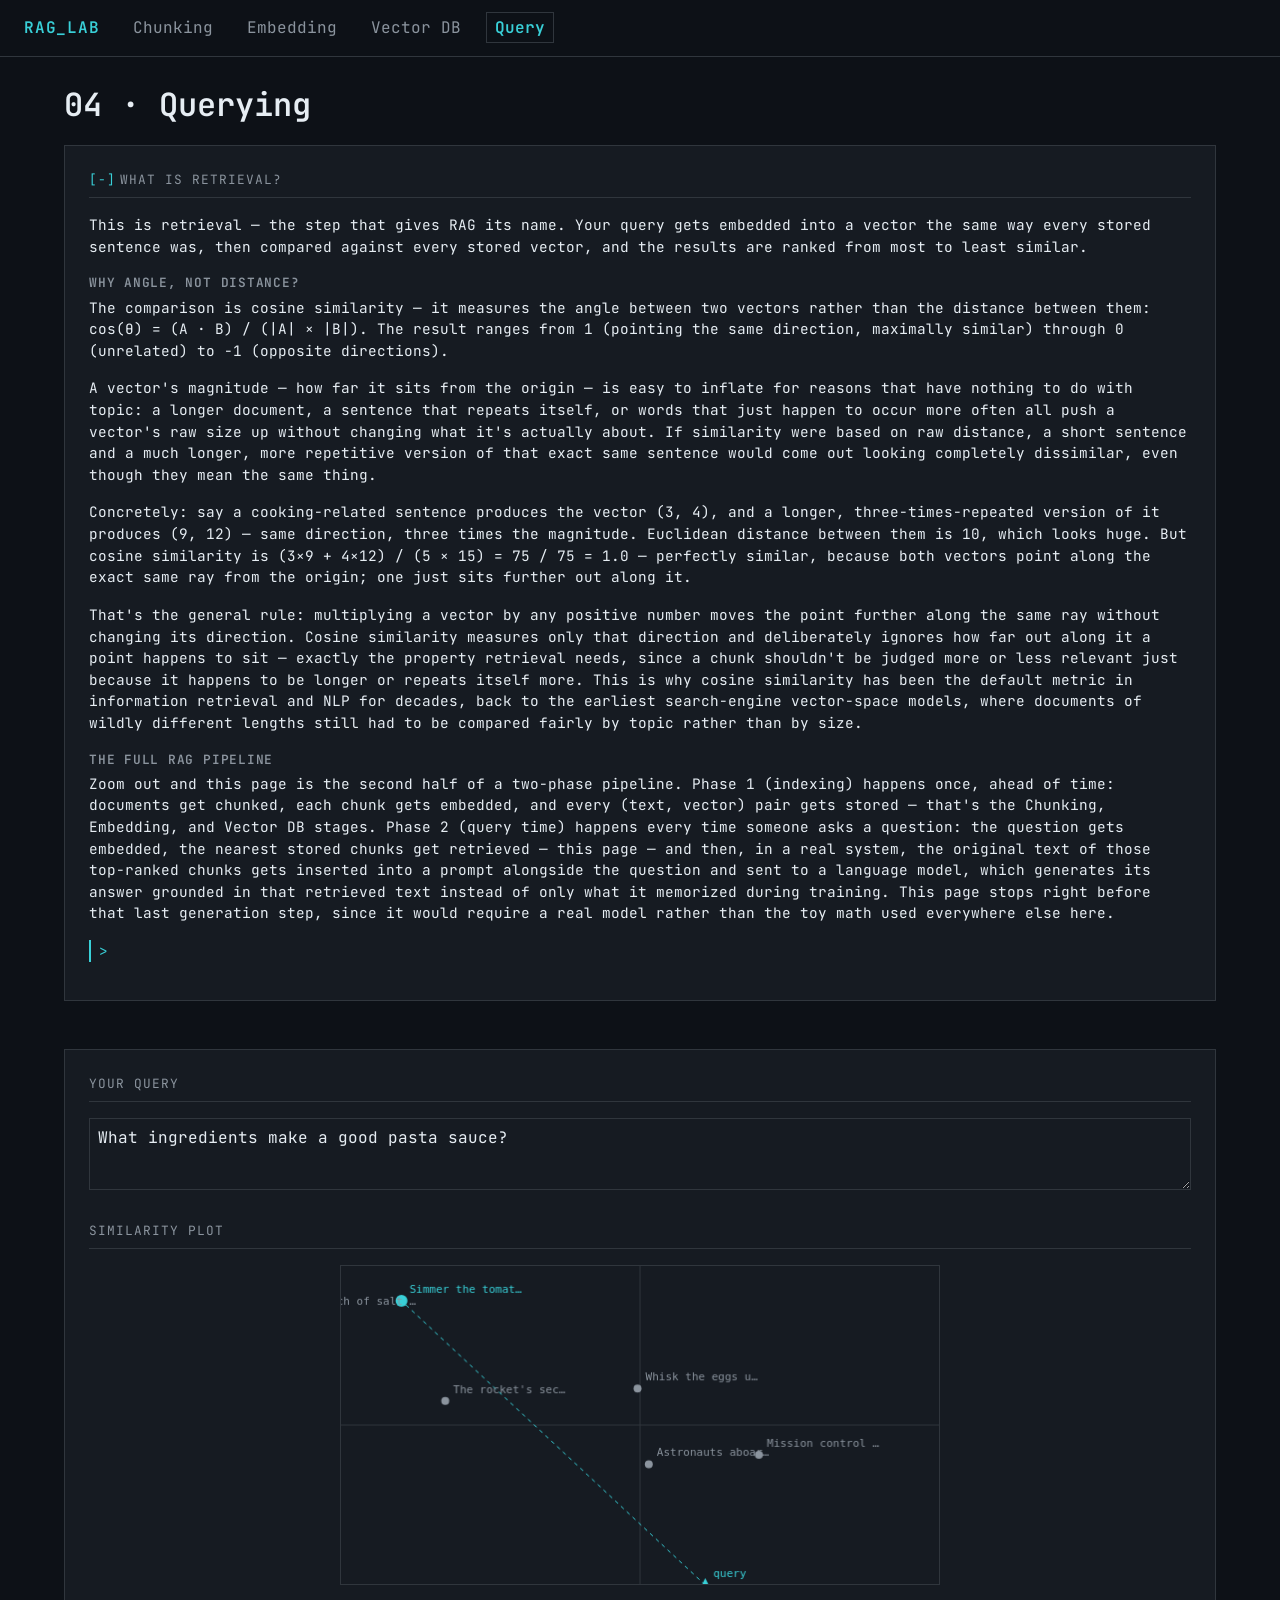
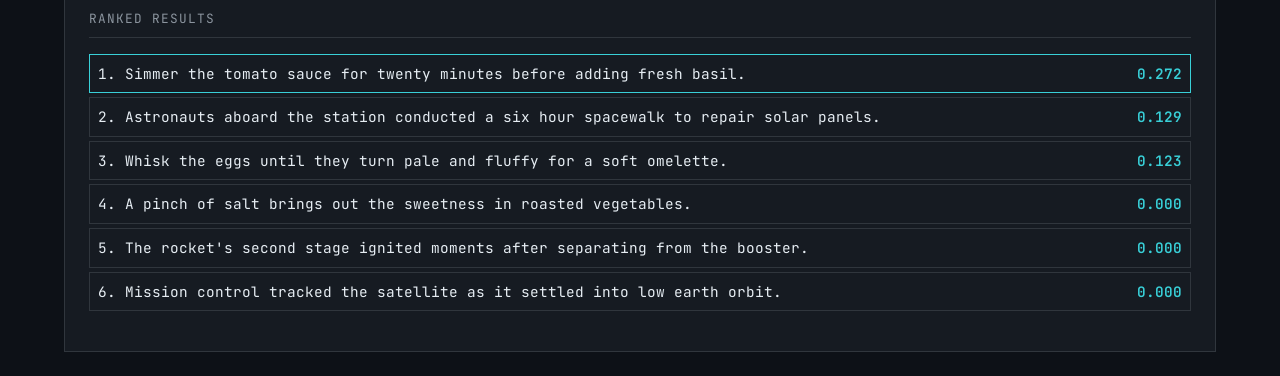
==== query.html @ 8239b518 "Add RAG Learning Page: interactive static site for the four RAG stages Static, dependency-free site " ====
<!DOCTYPE html>
<html lang="en">
<head>
<meta charset="UTF-8" />
<meta name="viewport" content="width=device-width, initial-scale=1.0" />
<title>Query — RAG_LAB</title>
<link rel="preconnect" href="https://fonts.googleapis.com" />
<link rel="preconnect" href="https://fonts.gstatic.com" crossorigin />
<link href="https://fonts.googleapis.com/css2?family=JetBrains+Mono:wght@400;600&display=swap" rel="stylesheet" />
<link rel="stylesheet" href="styles.css" />
</head>
<body>

<nav class="site-nav">
  <a class="brand" href="index.html">RAG_LAB</a>
  <ul class="nav-links">
    <li><a href="chunking.html">Chunking</a></li>
    <li><a href="embedding.html">Embedding</a></li>
    <li><a href="vectordb.html">Vector DB</a></li>
    <li><a href="query.html" class="active">Query</a></li>
  </ul>
</nav>

<main class="page-main">
  <h1>04 · Querying</h1>

  <div class="stage-layout">
    <div class="panel explanation-panel">
      <button class="panel-title collapsible" id="explanation-toggle" aria-expanded="true">
        <span class="toggle-indicator" id="toggle-indicator">[-]</span>What Is Retrieval?
      </button>
      <div class="explanation-body" id="explanation-body">
        <div class="explanation-general" id="explanation-general"></div>
        <p class="explanation-reactive" id="explanation-reactive"></p>
      </div>
    </div>

    <div class="panel">
      <div class="panel-title">Your Query</div>
      <textarea id="query-input" rows="2"></textarea>

      <div class="panel-title" style="margin-top: 24px;">Similarity Plot</div>
      <canvas class="plot" id="plot" width="600" height="320"></canvas>

      <div class="panel-title" style="margin-top: 24px;">Ranked Results</div>
      <ul class="entry-list" id="results-list"></ul>
    </div>
  </div>
</main>

<script src="ragmath.js"></script>
<script src="query.js"></script>
</body>
</html>
---- styles.css ----
/* ===========================================================
   RAG Learning Page — "Terminal Lab" design system
   All colors, spacing, and type live here as tokens.
   No component file should ever use an inline hex value.
   =========================================================== */

:root {
  /* Color */
  --bg: #0d1117;
  --surface: #161b22;
  --border: #30363d;
  --text-primary: #e6edf3;
  --text-secondary: #8b949e;
  --accent: #39d0d8;
  --accent-dim: #1f6e72;
  --success: #3fb950;
  --error: #f85149;

  /* Typography */
  --font-mono: "JetBrains Mono", ui-monospace, "SFMono-Regular", Menlo, Consolas, monospace;
  --fs-xs: 0.8rem;
  --fs-sm: 0.9rem;
  --fs-base: 1rem;
  --fs-lg: 1.25rem;
  --fs-xl: 1.75rem;
  --fs-2xl: 2.25rem;
  --fw-regular: 400;
  --fw-bold: 600;

  /* Spacing (4px base unit) */
  --space-1: 4px;
  --space-2: 8px;
  --space-3: 16px;
  --space-4: 24px;
  --space-5: 32px;
  --space-6: 48px;

  /* Shape */
  --radius: 0px;
  --border-width: 1px;

  /* Motion */
  --flash-duration: 400ms;
  --transition-fast: 120ms ease-out;
}

/* ---------- Reset & base ---------- */

* {
  box-sizing: border-box;
}

html, body {
  margin: 0;
  padding: 0;
}

body {
  background: var(--bg);
  color: var(--text-primary);
  font-family: var(--font-mono);
  font-size: var(--fs-base);
  font-weight: var(--fw-regular);
  line-height: 1.5;
}

h1, h2, h3 {
  font-weight: var(--fw-bold);
  margin: 0 0 var(--space-3) 0;
}

a {
  color: var(--text-primary);
  text-decoration: none;
}

button, select, input, textarea {
  font-family: var(--font-mono);
  font-size: var(--fs-base);
  color: var(--text-primary);
  background: var(--surface);
  border: var(--border-width) solid var(--border);
  border-radius: var(--radius);
  padding: var(--space-2);
}

button {
  cursor: pointer;
  font-weight: var(--fw-bold);
  transition: border-color var(--transition-fast);
}

button:hover,
select:hover,
input:hover,
textarea:hover {
  border-color: var(--accent);
}

button:focus-visible,
select:focus-visible,
input:focus-visible,
textarea:focus-visible,
a:focus-visible,
[tabindex]:focus-visible {
  outline: var(--border-width) solid var(--accent);
  outline-offset: 2px;
}

textarea {
  width: 100%;
  resize: vertical;
  min-height: 4.5em;
}

label {
  display: block;
  font-size: var(--fs-xs);
  color: var(--text-secondary);
  margin-bottom: var(--space-1);
}

input[type="range"] {
  width: 100%;
  padding: 0;
  accent-color: var(--accent);
}

/* ---------- Top nav ---------- */

.site-nav {
  display: flex;
  align-items: center;
  gap: var(--space-4);
  padding: var(--space-3) var(--space-4);
  border-bottom: var(--border-width) solid var(--border);
}

.site-nav .brand {
  font-weight: var(--fw-bold);
  color: var(--accent);
  letter-spacing: 0.05em;
}

.site-nav .nav-links {
  display: flex;
  gap: var(--space-3);
  list-style: none;
  margin: 0;
  padding: 0;
}

.site-nav .nav-links a {
  color: var(--text-secondary);
  padding: var(--space-1) var(--space-2);
  border: var(--border-width) solid transparent;
  transition: border-color var(--transition-fast), color var(--transition-fast);
}

.site-nav .nav-links a:hover {
  border-color: var(--accent);
  color: var(--text-primary);
}

.site-nav .nav-links a.active {
  color: var(--accent);
  border-color: var(--border);
  font-weight: var(--fw-bold);
}

/* ---------- Page layout ---------- */

.page-main {
  padding: var(--space-4);
  max-width: 1200px;
  margin: 0 auto;
}

.stage-layout {
  display: flex;
  flex-direction: column;
  gap: var(--space-4);
}

.panel {
  background: var(--surface);
  border: var(--border-width) solid var(--border);
  border-radius: var(--radius);
  padding: var(--space-4);
}

.panel + .panel {
  margin-top: var(--space-4);
}

.panel-title {
  font-size: var(--fs-xs);
  color: var(--text-secondary);
  text-transform: uppercase;
  letter-spacing: 0.08em;
  margin-bottom: var(--space-3);
  border-bottom: var(--border-width) solid var(--border);
  padding-bottom: var(--space-2);
}

.control-row {
  margin-bottom: var(--space-3);
}

.control-row .value-readout {
  color: var(--accent);
  font-weight: var(--fw-bold);
}

/* ---------- Explanation panel ---------- */

.panel-title.collapsible {
  all: unset;
  box-sizing: border-box;
  display: block;
  width: 100%;
  font-family: var(--font-mono);
  font-size: var(--fs-xs);
  color: var(--text-secondary);
  text-transform: uppercase;
  letter-spacing: 0.08em;
  margin-bottom: var(--space-3);
  border-bottom: var(--border-width) solid var(--border);
  padding-bottom: var(--space-2);
  cursor: pointer;
}

.panel-title.collapsible:hover {
  color: var(--accent);
  border-bottom-color: var(--accent);
}

.panel-title.collapsible:focus-visible {
  outline: var(--border-width) solid var(--accent);
  outline-offset: 2px;
}

.panel-title.collapsible .toggle-indicator {
  color: var(--accent);
  margin-right: var(--space-1);
}

.explanation-body.collapsed {
  display: none;
}

.explanation-panel .explanation-general {
  color: var(--text-primary);
  font-size: var(--fs-sm);
  margin-bottom: var(--space-3);
}

.explanation-panel .explanation-general p {
  margin: 0 0 var(--space-3) 0;
}

.explanation-panel .explanation-general p:last-child {
  margin-bottom: 0;
}

.explanation-panel .explanation-general h3 {
  font-size: var(--fs-xs);
  color: var(--text-secondary);
  text-transform: uppercase;
  letter-spacing: 0.06em;
  margin: 0 0 var(--space-1) 0;
}

.explanation-panel .explanation-reactive {
  color: var(--accent);
  font-size: var(--fs-sm);
  border-left: 2px solid var(--accent);
  padding-left: var(--space-2);
}

.explanation-panel .explanation-reactive::before {
  content: "> ";
}

/* ---------- Chunk blocks ---------- */

.chunk-list {
  display: flex;
  flex-wrap: wrap;
  gap: var(--space-2);
  margin: var(--space-3) 0;
}

.chunk-block {
  border: var(--border-width) solid var(--border);
  padding: var(--space-2) var(--space-3);
  font-size: var(--fs-sm);
  white-space: pre-wrap;
  max-width: 260px;
}

.chunk-block .chunk-label {
  display: block;
  color: var(--text-secondary);
  font-size: var(--fs-xs);
  margin-bottom: var(--space-1);
}

/* ---------- Token chips (preprocessing preview) ---------- */

.token-list {
  display: flex;
  flex-wrap: wrap;
  gap: var(--space-2);
  margin: var(--space-3) 0;
}

.token-chip {
  border: var(--border-width) solid var(--border);
  padding: var(--space-1) var(--space-2);
  font-size: var(--fs-sm);
}

.token-chip.kept {
  border-color: var(--accent);
  color: var(--text-primary);
}

.token-chip.removed {
  color: var(--text-secondary);
  text-decoration: line-through;
  opacity: 0.7;
}

.summary-line {
  color: var(--text-secondary);
  font-size: var(--fs-sm);
}

.summary-line::before {
  content: "> ";
  color: var(--accent);
}

/* ---------- Flash animation (the only motion pattern) ---------- */

@keyframes flash-bg {
  0% { background-color: var(--accent-dim); }
  100% { background-color: transparent; }
}

.flash {
  animation: flash-bg var(--flash-duration) ease-out;
}

/* ---------- Vector / list displays ---------- */

.entry-list {
  list-style: none;
  margin: 0 0 var(--space-3) 0;
  padding: 0;
  display: flex;
  flex-direction: column;
  gap: var(--space-1);
}

.entry-list li {
  border: var(--border-width) solid var(--border);
  padding: var(--space-2);
  font-size: var(--fs-sm);
  display: flex;
  justify-content: space-between;
  gap: var(--space-2);
}

.entry-list li .coords {
  color: var(--text-secondary);
  font-size: var(--fs-xs);
}

.entry-list li.selected {
  border-color: var(--accent);
}

.entry-list li.rank-1 {
  border-color: var(--accent);
}

.entry-list li .score {
  color: var(--accent);
  font-weight: var(--fw-bold);
}

canvas.plot {
  display: block;
  width: 100%;
  max-width: 600px;
  aspect-ratio: 600 / 320;
  height: auto;
  margin: var(--space-3) auto;
  border: var(--border-width) solid var(--border);
}

/* ---------- Bar readout (toy vector dimensions, range -1..1) ---------- */

.bar-row {
  display: flex;
  align-items: center;
  gap: var(--space-2);
  margin-bottom: var(--space-2);
  font-size: var(--fs-sm);
}

.bar-row .bar-dim {
  width: 1.2em;
  color: var(--text-secondary);
}

.bar-track {
  position: relative;
  flex: 1;
  height: 10px;
  border: var(--border-width) solid var(--border);
  background: var(--bg);
}

.bar-track .bar-zero {
  position: absolute;
  top: -2px;
  bottom: -2px;
  left: 50%;
  width: 1px;
  background: var(--border);
}

.bar-track .bar-fill {
  position: absolute;
  top: 0;
  bottom: 0;
  background: var(--accent);
}

.bar-row .bar-value {
  width: 4.5em;
  text-align: right;
  color: var(--accent);
}

/* ---------- Landing page pipeline diagram ---------- */

.site-title {
  font-size: var(--fs-2xl);
}

.pipeline {
  display: flex;
  gap: var(--space-3);
  margin: var(--space-5) 0;
  flex-wrap: wrap;
}

.pipeline-step {
  flex: 1 1 200px;
  border: var(--border-width) solid var(--border);
  padding: var(--space-4);
  transition: border-color var(--transition-fast);
}

.pipeline-step:hover {
  border-color: var(--accent);
}

.pipeline-step .step-index {
  color: var(--accent);
  font-size: var(--fs-xs);
}

.pipeline-step h2 {
  font-size: var(--fs-lg);
  margin: var(--space-1) 0 var(--space-2) 0;
}

.pipeline-step p {
  color: var(--text-secondary);
  font-size: var(--fs-sm);
  margin: 0;
}

.pipeline-arrow {
  display: flex;
  align-items: center;
  color: var(--border);
  font-size: var(--fs-lg);
}

@media (max-width: 860px) {
  .pipeline {
    flex-direction: column;
  }
  .pipeline-arrow {
    justify-content: center;
    transform: rotate(90deg);
  }
}
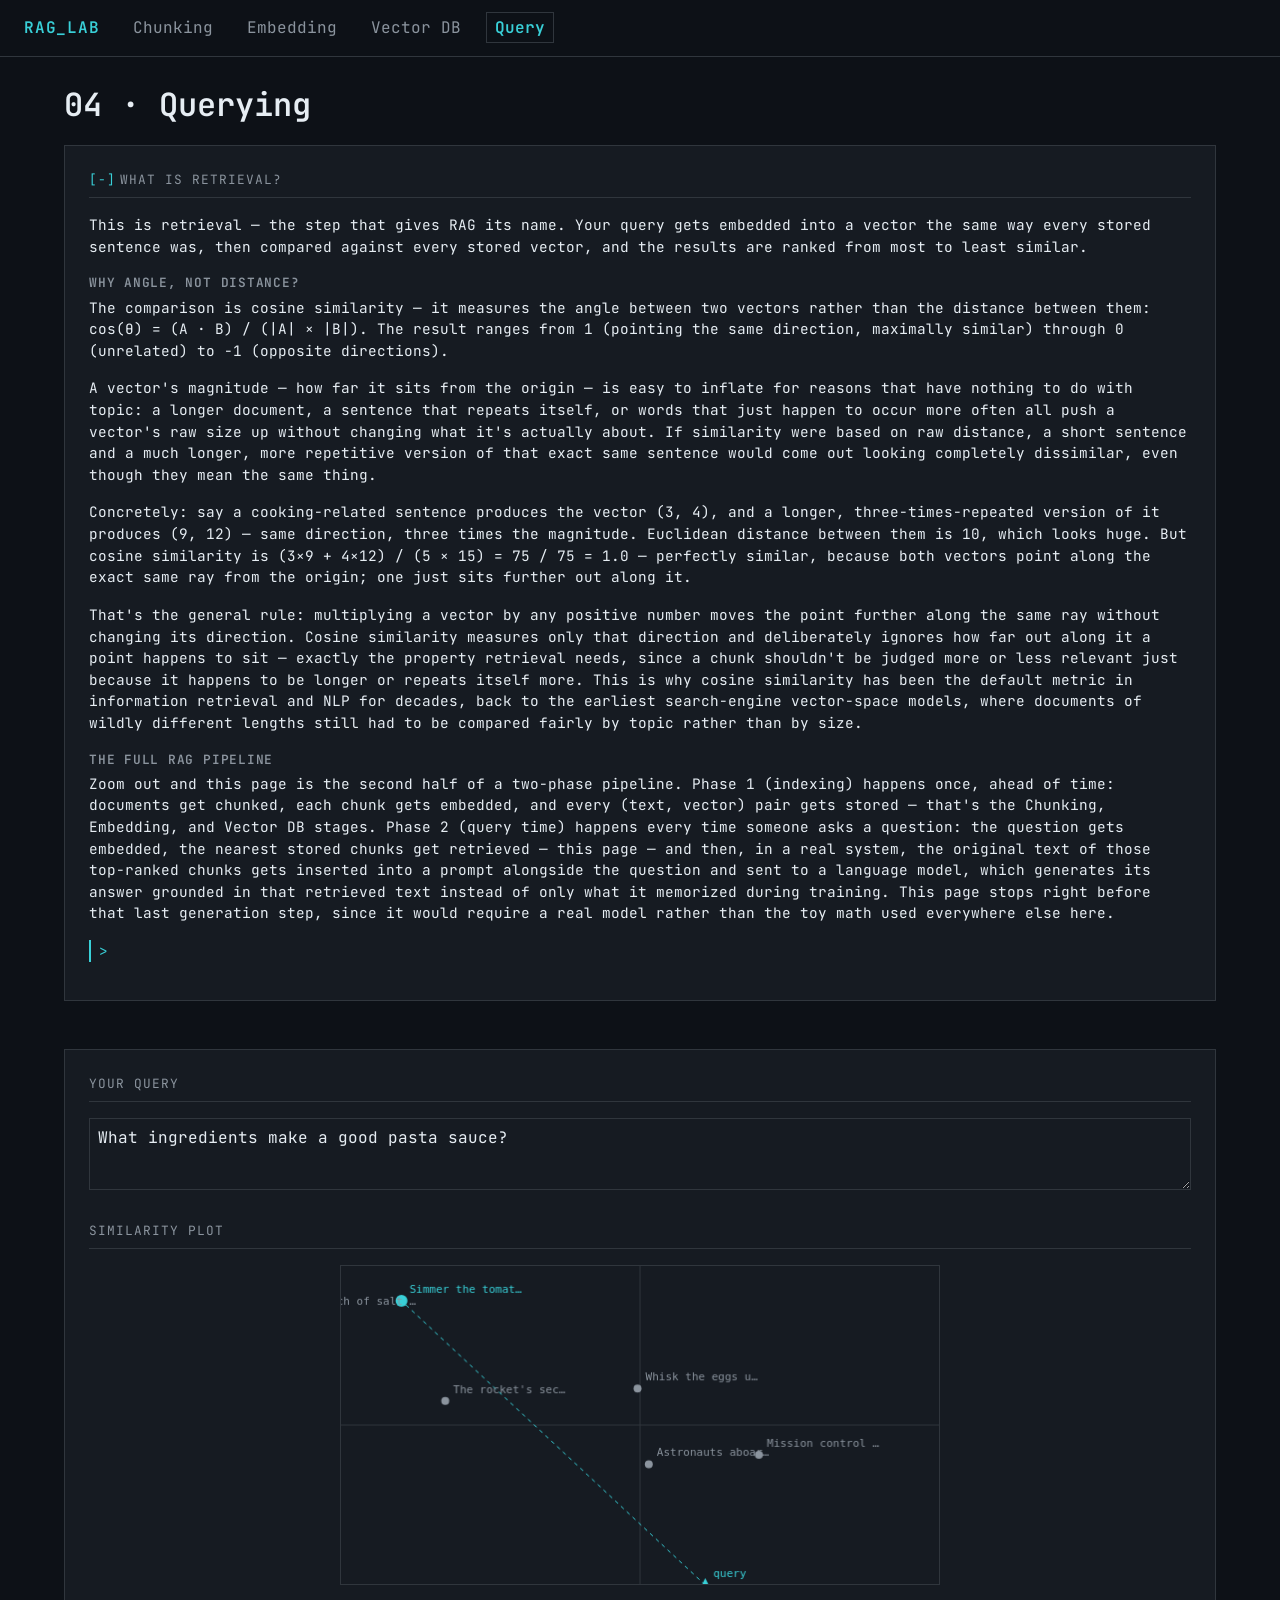
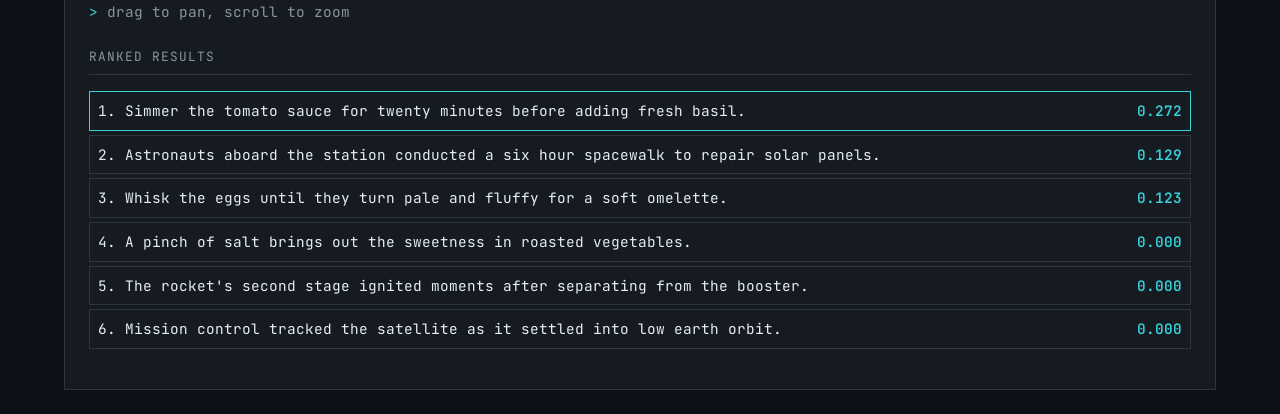
==== commit fd073805: "Make store/similarity plots draggable and zoomable Toy embedding coordinates can land outside [-1, 1" ====
--- a/query.html
+++ b/query.html
@@ -41,6 +41,7 @@
 
       <div class="panel-title" style="margin-top: 24px;">Similarity Plot</div>
       <canvas class="plot" id="plot" width="600" height="320"></canvas>
+      <p class="summary-line" id="plot-hint">drag to pan, scroll to zoom</p>
 
       <div class="panel-title" style="margin-top: 24px;">Ranked Results</div>
       <ul class="entry-list" id="results-list"></ul>
--- a/styles.css
+++ b/styles.css
@@ -399,6 +399,7 @@
   height: auto;
   margin: var(--space-3) auto;
   border: var(--border-width) solid var(--border);
+  cursor: grab;
 }
 
 /* ---------- Bar readout (toy vector dimensions, range -1..1) ---------- */
